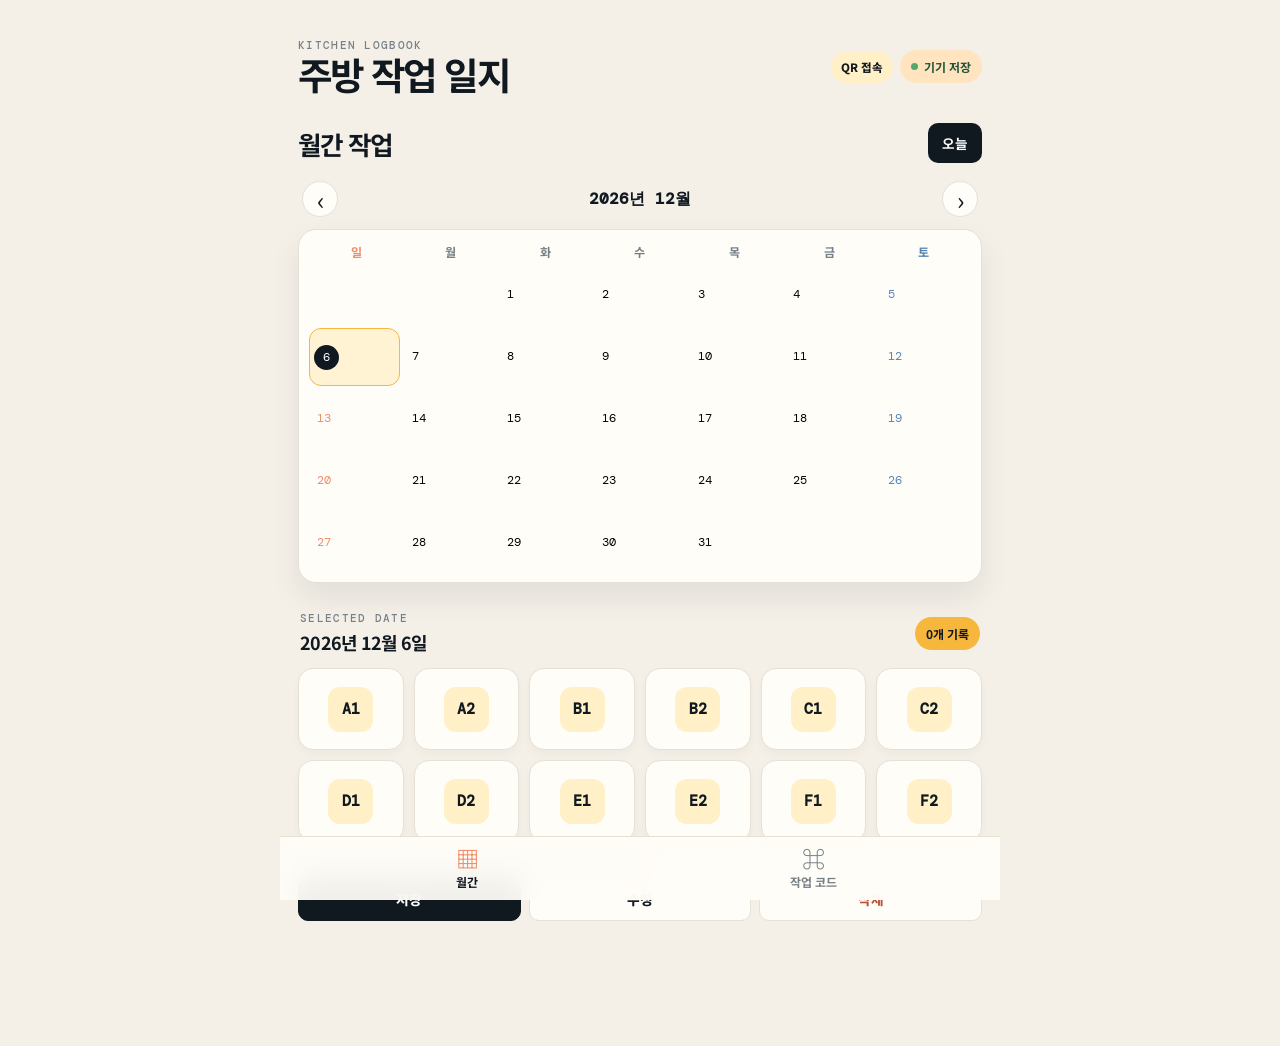
==== index.html @ 8d0c6506 "Add kitchen work log app" ====
<!doctype html>
<html lang="ko">
<head>
  <meta charset="UTF-8" />
  <meta name="viewport" content="width=device-width, initial-scale=1, viewport-fit=cover" />
  <meta name="theme-color" content="#101820" />
  <meta name="description" content="주방 월간 작업 일지" />
  <title>주방 작업 일지</title>
  <link rel="icon" type="image/svg+xml" href="data:image/svg+xml,%3Csvg xmlns='http://www.w3.org/2000/svg' viewBox='0 0 64 64'%3E%3Crect width='64' height='64' rx='16' fill='%23f6b73c'/%3E%3Cpath d='M19 17h26v30H19z' fill='%23101820'/%3E%3Cpath d='M25 24h14M25 32h14M25 40h9' stroke='%23f6b73c' stroke-width='4' stroke-linecap='round'/%3E%3C/svg%3E" />
  <link rel="stylesheet" href="styles.css" />
</head>
<body>
  <main class="app-shell">
    <header class="topbar">
      <div>
        <p class="eyebrow">KITCHEN LOGBOOK</p>
        <h1>주방 작업 일지</h1>
      </div>
      <div class="top-actions"><a class="qr-link" href="qr.html">QR 접속</a><div class="live-chip"><span></span> 로컬 저장</div></div>
    </header>

    <section id="monthly-view" class="view active" aria-labelledby="monthly-title">
      <div class="section-heading">
        <div>
          <h2 id="monthly-title">월간 작업</h2>
        </div>
        <button class="today-btn" id="today-btn" type="button">오늘</button>
      </div>

      <div class="month-switcher" aria-label="월 이동">
        <button class="round-btn" id="prev-month" type="button" aria-label="이전 달">‹</button>
        <strong id="month-label"></strong>
        <button class="round-btn" id="next-month" type="button" aria-label="다음 달">›</button>
      </div>

      <div class="calendar-card">
        <div class="weekday-row" aria-hidden="true">
          <span class="sun">일</span><span>월</span><span>화</span><span>수</span><span>목</span><span>금</span><span class="sat">토</span>
        </div>
        <div class="calendar-grid" id="calendar-grid"></div>
      </div>

      <div class="selected-date-row">
        <div>
          <p class="eyebrow">SELECTED DATE</p>
          <h3 id="selected-date-label"></h3>
        </div>
        <span class="entry-count" id="entry-count"></span>
      </div>

      <div class="icon-grid" id="monthly-icon-grid" aria-label="작업 아이콘"></div>
      <p class="helper-text">저장·수정·삭제한 내용은 로컬과 휴대폰 전체 기록에 반영됩니다.</p>
      <div class="record-actions" aria-label="기록 관리">
        <button class="action-btn primary" id="save-record" type="button">저장</button>
        <button class="action-btn" id="edit-record" type="button">수정</button>
        <button class="action-btn danger" id="delete-record" type="button">삭제</button>
      </div>
    </section>

    <section id="codes-view" class="view" aria-labelledby="codes-title">
      <div class="section-heading">
        <div>
          <h2 id="codes-title">작업 코드</h2>
        </div>
        <span class="count-pill">12개 코드</span>
      </div>
      <p class="page-intro">수정을 누른 뒤 설명을 바꾸고 저장하세요. 저장하면 전체 기록에 반영됩니다.</p>
      <div class="code-list" id="code-list"></div>
      <div class="record-actions code-actions" aria-label="작업 코드 관리">
        <button class="action-btn" id="edit-codes" type="button">수정</button>
        <button class="action-btn primary" id="save-codes" type="button">저장</button>
      </div>
    </section>
  </main>

  <nav class="bottom-nav" aria-label="주요 메뉴">
    <button class="nav-item active" data-view="monthly-view" type="button">
      <span class="nav-icon">▦</span><span>월간</span>
    </button>
    <button class="nav-item" data-view="codes-view" type="button">
      <span class="nav-icon">⌘</span><span>작업 코드</span>
    </button>
  </nav>

  <div class="toast" id="toast" role="status" aria-live="polite"></div>
  <script src="app.js"></script>
</body>
</html>
---- styles.css ----
@import url('https://fonts.googleapis.com/css2?family=DM+Mono:wght@400;500&family=Noto+Sans+KR:wght@400;500;600;700;800&display=swap');

:root { --ink:#101820; --ink-2:#1a2730; --paper:#f4f0e8; --card:#fffdf8; --muted:#778088; --line:#e6e0d5; --yellow:#f6b73c; --mint:#c8e5d1; --coral:#ef8c69; --shadow:0 14px 30px rgba(16,24,32,.08); }
* { box-sizing:border-box; }
body { margin:0; color:var(--ink); background:var(--paper); font-family:'Noto Sans KR', sans-serif; font-size:16px; -webkit-tap-highlight-color:transparent; }
button, textarea { font:inherit; }
button { border:0; cursor:pointer; }
.app-shell { width:min(100%, 720px); margin:0 auto; padding:24px 18px 112px; }
.topbar, .section-heading, .month-switcher, .selected-date-row, .weekday-row, .bottom-nav { display:flex; align-items:center; }
.topbar { justify-content:space-between; margin-bottom:28px; }
.top-actions { display:flex; align-items:center; gap:7px; flex-wrap:wrap; justify-content:flex-end; }
.qr-link { color:var(--ink); background:#fff0c7; border-radius:999px; padding:8px 10px; font-size:.72rem; font-weight:800; text-decoration:none; }
h1,h2,h3,p { margin:0; }
h1 { font-size:clamp(1.7rem, 7vw, 2.35rem); letter-spacing:-.07em; line-height:1.15; }
h2 { font-size:1.6rem; letter-spacing:-.07em; }
h3 { font-size:1.12rem; letter-spacing:-.04em; }
.eyebrow { color:var(--muted); font-family:'DM Mono', monospace; font-size:.68rem; font-weight:500; letter-spacing:.12em; }
.live-chip, .count-pill, .entry-count { font-size:.75rem; font-weight:700; background:var(--mint); border-radius:999px; padding:8px 11px; }
.live-chip { display:flex; align-items:center; gap:6px; color:#25543a; }
.live-chip span { width:7px; height:7px; background:#55a86b; border-radius:50%; }
.section-heading { justify-content:space-between; margin-bottom:18px; }
.today-btn { background:var(--ink); color:#fff; border-radius:10px; padding:10px 14px; font-size:.85rem; font-weight:700; }
.month-switcher { justify-content:space-between; margin-bottom:12px; padding:0 4px; }
.month-switcher strong { font-family:'DM Mono', monospace; font-size:1.02rem; }
.round-btn { width:36px; height:36px; border:1px solid var(--line); background:var(--card); border-radius:50%; font-size:1.55rem; line-height:1; color:var(--ink); }
.calendar-card { padding:13px 10px 10px; border:1px solid var(--line); border-radius:18px; background:var(--card); box-shadow:var(--shadow); }
.weekday-row { display:grid; grid-template-columns:repeat(7,1fr); text-align:center; color:var(--muted); font-size:.76rem; font-weight:700; margin-bottom:5px; }
.weekday-row .sun { color:var(--coral); } .weekday-row .sat { color:#5684b4; }
.calendar-grid { display:grid; grid-template-columns:repeat(7,1fr); gap:4px; }
.day { position:relative; min-height:58px; padding:7px 4px 4px; border:1px solid transparent; border-radius:12px; background:transparent; text-align:left; transition:.15s; }
.day:active { transform:scale(.96); } .day.empty { pointer-events:none; }
.day.selected { background:#fff3d4; border-color:var(--yellow); }
.day.today .day-number { width:25px; height:25px; display:grid; place-items:center; border-radius:50%; background:var(--ink); color:#fff; }
.day-number { display:block; width:25px; height:25px; padding:3px; font-family:'DM Mono', monospace; font-size:.78rem; }
.day.sun .day-number { color:var(--coral); } .day.sat .day-number { color:#5684b4; } .day.today .day-number { color:#fff; }
.mini-marks { display:flex; flex-wrap:wrap; gap:2px; padding:3px 2px 0; }
.mini-mark { font-size:.8rem; line-height:1; }
.selected-date-row { justify-content:space-between; margin:28px 2px 13px; }
.selected-date-row h3 { margin-top:4px; }
.entry-count { background:var(--yellow); color:var(--ink); }
.record-actions { display:grid; grid-template-columns:1fr 1fr 1fr; gap:8px; margin:0 0 13px; }
.code-actions { margin-top:18px; grid-template-columns:1fr 1fr; }
.action-btn { padding:11px 8px; border:1px solid var(--line); border-radius:10px; background:var(--card); color:var(--ink); font-size:.86rem; font-weight:800; }
.action-btn.primary { border-color:var(--ink); background:var(--ink); color:#fff; }
.action-btn.danger { color:#ba523a; }
.icon-grid { display:grid; grid-template-columns:repeat(4, 1fr); gap:10px; }
.work-icon { min-height:82px; padding:12px 7px; display:flex; flex-direction:column; justify-content:center; align-items:center; border:1px solid var(--line); border-radius:15px; background:var(--card); color:var(--ink); box-shadow:0 4px 10px rgba(16,24,32,.03); transition:.16s; }
.work-icon:active { transform:scale(.96); } .work-icon.active { background:var(--ink); color:#fff; border-color:var(--ink); box-shadow:0 8px 16px rgba(16,24,32,.18); }
.work-icon .code { display:grid; place-items:center; width:45px; height:45px; border-radius:12px; background:#fff0c7; font-family:'DM Mono', monospace; font-size:.95rem; font-weight:600; } .work-icon.active .code { background:var(--yellow); color:var(--ink); } .work-icon .label { font-size:.7rem; color:var(--muted); white-space:nowrap; } .work-icon.active .label { color:#cad1d4; }
.helper-text, .page-intro { color:var(--muted); font-size:.82rem; line-height:1.6; margin:14px 3px 0; }
.page-intro { margin: -7px 0 20px; max-width:520px; }
.code-list { display:grid; gap:12px; }
.code-card { display:grid; grid-template-columns:62px 1fr; gap:13px; padding:14px; border:1px solid var(--line); border-radius:16px; background:var(--card); box-shadow:0 4px 11px rgba(16,24,32,.035); }
.code-badge { width:62px; height:62px; display:grid; place-items:center; color:var(--ink); background:#fff0c7; border-radius:13px; }
.code-badge strong { font-family:'DM Mono', monospace; font-size:.9rem; }
.code-info { display:flex; flex-direction:column; min-width:0; gap:7px; } .code-label { color:var(--muted); font-size:.76rem; }
.code-info textarea { width:100%; min-height:57px; resize:none; padding:9px 10px; border:1px solid var(--line); border-radius:9px; background:#faf8f2; outline:none; color:var(--ink); font-size:.9rem; line-height:1.4; }
.code-info textarea:focus { border-color:var(--yellow); box-shadow:0 0 0 3px rgba(246,183,60,.2); }
.char-count { align-self:flex-end; color:var(--muted); font-family:'DM Mono',monospace; font-size:.65rem; }
.view { display:none; } .view.active { display:block; }
.bottom-nav { position:fixed; z-index:5; bottom:0; left:50%; width:min(100%, 720px); transform:translateX(-50%); justify-content:space-around; padding:9px 14px calc(9px + env(safe-area-inset-bottom)); background:rgba(255,253,248,.94); border-top:1px solid var(--line); backdrop-filter:blur(14px); }
.nav-item { flex:1; display:flex; flex-direction:column; align-items:center; gap:3px; color:var(--muted); background:transparent; font-size:.75rem; font-weight:700; }
.nav-item.active { color:var(--ink); } .nav-icon { font-size:1.45rem; line-height:1; } .nav-item.active .nav-icon { color:var(--coral); }
.toast { position:fixed; left:50%; bottom:86px; z-index:10; transform:translate(-50%, 15px); opacity:0; pointer-events:none; padding:10px 14px; color:#fff; background:var(--ink); border-radius:999px; font-size:.82rem; transition:.2s; white-space:nowrap; }
.toast.show { opacity:1; transform:translate(-50%,0); }
@media (min-width:600px) { .app-shell { padding-top:38px; } .icon-grid { grid-template-columns:repeat(6,1fr); } .code-list { grid-template-columns:repeat(2,1fr); } .code-card { grid-template-columns:58px 1fr; } .code-badge { width:58px; height:58px; } }
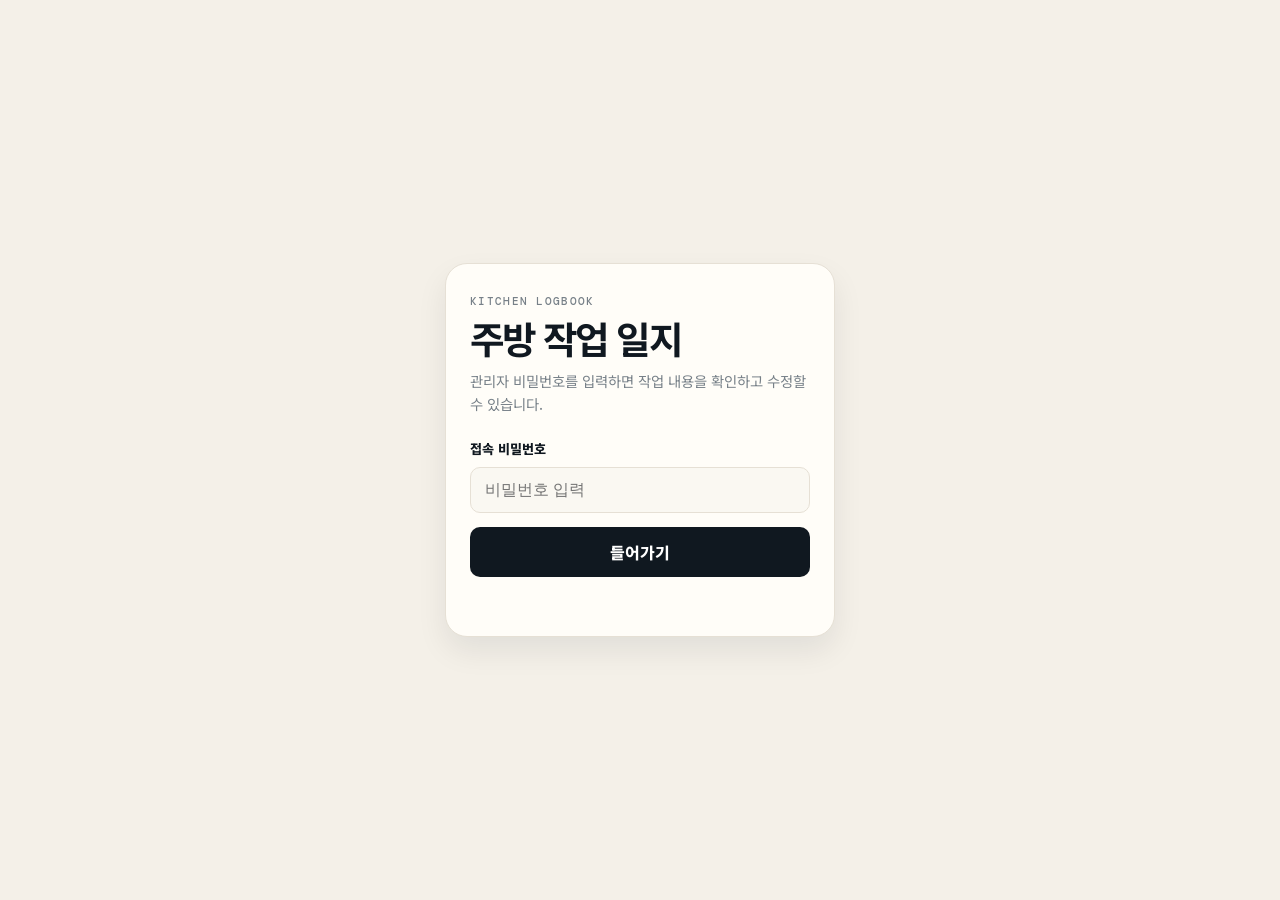
==== commit 6576f6df: "Add admin password protection" ====
--- a/index.html
+++ b/index.html
@@ -10,6 +10,19 @@
   <link rel="stylesheet" href="styles.css" />
 </head>
 <body>
+  <section class="login-screen" id="login-screen" aria-labelledby="login-title">
+    <div class="login-card">
+      <p class="eyebrow">KITCHEN LOGBOOK</p>
+      <h1 id="login-title">주방 작업 일지</h1>
+      <p>관리자 비밀번호를 입력하면 작업 내용을 확인하고 수정할 수 있습니다.</p>
+      <form id="login-form">
+        <label for="login-password">접속 비밀번호</label>
+        <input id="login-password" type="password" autocomplete="current-password" placeholder="비밀번호 입력" required />
+        <button type="submit">들어가기</button>
+        <div class="login-error" id="login-error" role="alert"></div>
+      </form>
+    </div>
+  </section>
   <main class="app-shell">
     <header class="topbar">
       <div>
--- a/styles.css
+++ b/styles.css
@@ -3,8 +3,19 @@
 :root { --ink:#101820; --ink-2:#1a2730; --paper:#f4f0e8; --card:#fffdf8; --muted:#778088; --line:#e6e0d5; --yellow:#f6b73c; --mint:#c8e5d1; --coral:#ef8c69; --shadow:0 14px 30px rgba(16,24,32,.08); }
 * { box-sizing:border-box; }
 body { margin:0; color:var(--ink); background:var(--paper); font-family:'Noto Sans KR', sans-serif; font-size:16px; -webkit-tap-highlight-color:transparent; }
+body:not(.authenticated) .app-shell, body:not(.authenticated) .bottom-nav { display:none; }
 button, textarea { font:inherit; }
 button { border:0; cursor:pointer; }
+.login-screen { min-height:100svh; display:grid; place-items:center; padding:24px; }
+.login-card { width:min(100%,390px); padding:30px 24px; background:var(--card); border:1px solid var(--line); border-radius:22px; box-shadow:var(--shadow); }
+.login-card h1 { margin:8px 0 10px; }
+.login-card > p:not(.eyebrow) { color:var(--muted); font-size:.9rem; line-height:1.6; margin-bottom:24px; }
+.login-card form { display:grid; gap:9px; }
+.login-card label { font-size:.82rem; font-weight:800; }
+.login-card input { width:100%; padding:13px 14px; border:1px solid var(--line); border-radius:10px; background:#faf8f2; outline:none; font-size:1rem; }
+.login-card input:focus { border-color:var(--yellow); box-shadow:0 0 0 3px rgba(246,183,60,.2); }
+.login-card button { margin-top:5px; padding:13px; border-radius:10px; background:var(--ink); color:#fff; font-weight:800; }
+.login-error { min-height:20px; color:#b84e39; font-size:.8rem; text-align:center; }
 .app-shell { width:min(100%, 720px); margin:0 auto; padding:24px 18px 112px; }
 .topbar, .section-heading, .month-switcher, .selected-date-row, .weekday-row, .bottom-nav { display:flex; align-items:center; }
 .topbar { justify-content:space-between; margin-bottom:28px; }
